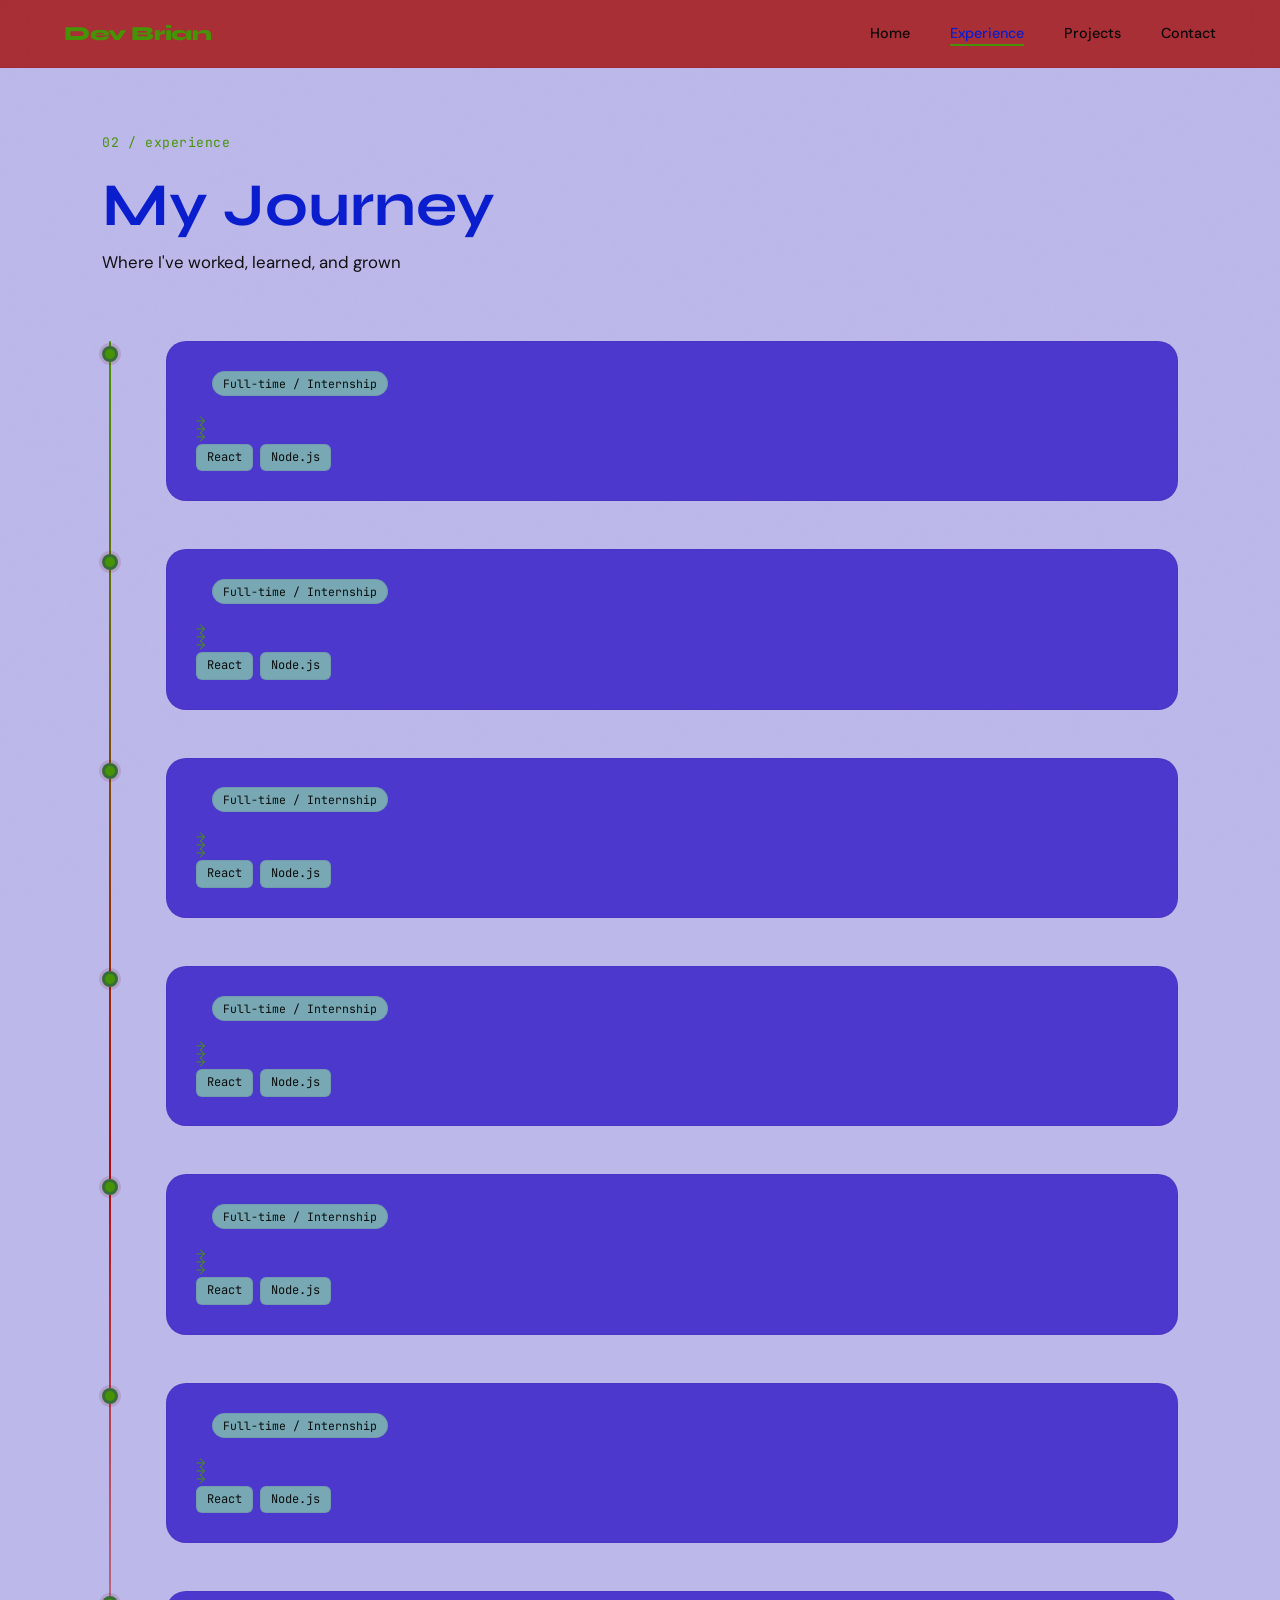
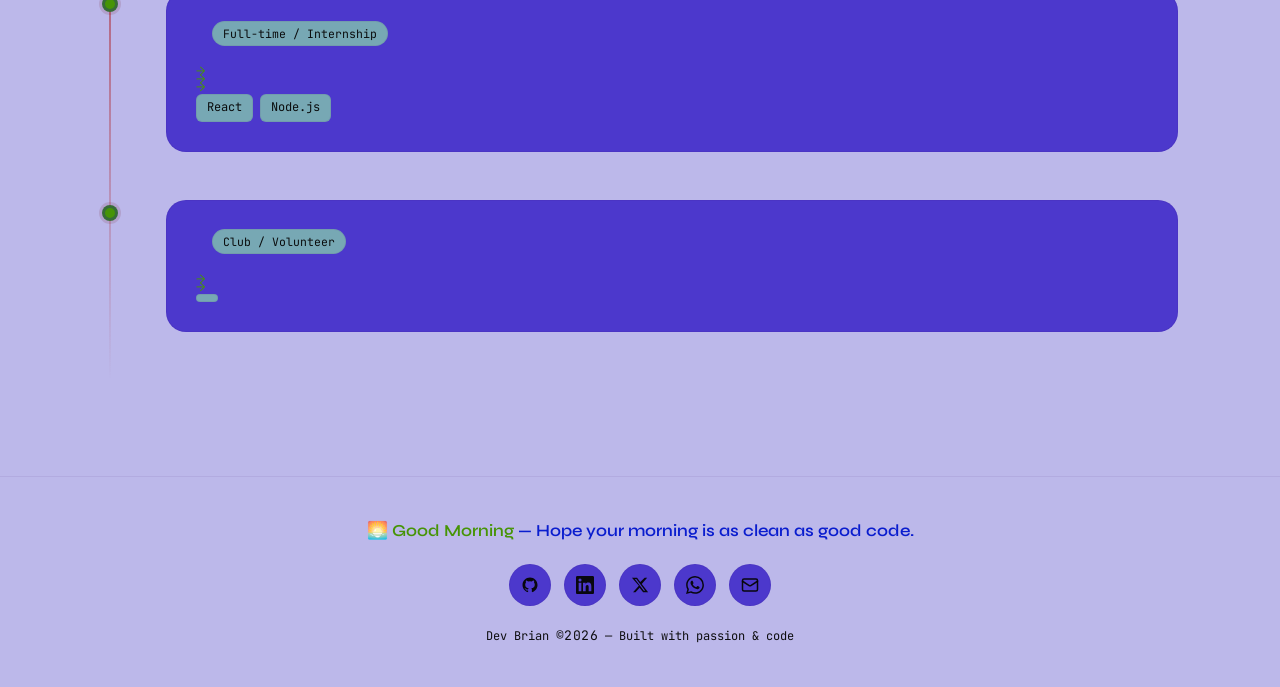
==== experience.html @ 3ec2bad6 "Add files via upload" ====
<!DOCTYPE html>
<html lang="en">

<head>
    <meta charset="UTF-8" />
    <meta name="viewport" content="width=device-width, initial-scale=1.0" />
    <title>Dev Brian | Experience</title>
    <link rel="preconnect" href="https://fonts.googleapis.com">
    <link rel="preconnect" href="https://fonts.gstatic.com" crossorigin>
    <link
        href="https://fonts.googleapis.com/css2?family=Syne:wght@400;600;700;800&family=DM+Sans:ital,wght@0,300;0,400;0,500;1,300&family=JetBrains+Mono:wght@400;500&display=swap"
        rel="stylesheet">
    <link rel="stylesheet" href="style.css">
</head>

<body>

    <nav class="navbar">
        <div class="nav-brand">Dev Brian</div>
        <button class="nav-toggle" id="navToggle" aria-label="Toggle menu">
            <span></span><span></span><span></span>
        </button>
        <ul class="nav-links" id="navLinks">
            <li><a href="index.html">Home</a></li>
            <li><a href="experience.html" class="active">Experience</a></li>
            <li><a href="projects.html">Projects</a></li>
            <li><a href="contact.html">Contact</a></li>
        </ul>
    </nav>

    <div class="page-hero">
        <span class="section-label mono">02 / experience</span>
        <h1>My Journey</h1>
        <p>Where I've worked, learned, and grown</p>
    </div>

    <section class="experience-section">
        <div class="timeline">

            <!-- DUPLICATE THIS BLOCK TO ADD MORE EXPERIENCE -->
            <div class="timeline-item">
                <div class="timeline-dot"></div>
                <div class="timeline-content">
                    <div class="timeline-meta">
                        <span class="timeline-date mono"><!-- DATE e.g. Jan 2024 - Present --></span>
                        <span class="timeline-type">Full-time / Internship</span>
                    </div>
                    <h3 class="timeline-role"><!-- JOB TITLE --></h3>
                    <p class="timeline-company"><!-- COMPANY NAME --></p>
                    <ul class="timeline-bullets">
                        <li><!-- Responsibility / Achievement --></li>
                        <li><!-- Responsibility / Achievement --></li>
                        <li><!-- Responsibility / Achievement --></li>
                    </ul>
                    <div class="timeline-tags">
                        <span>React</span><span>Node.js</span><!-- ADD TECH USED -->
                    </div>
                </div>
            </div>
            <div class="timeline-item">
                <div class="timeline-dot"></div>
                <div class="timeline-content">
                    <div class="timeline-meta">
                        <span class="timeline-date mono"><!-- DATE e.g. Jan 2024 - Present --></span>
                        <span class="timeline-type">Full-time / Internship</span>
                    </div>
                    <h3 class="timeline-role"><!-- JOB TITLE --></h3>
                    <p class="timeline-company"><!-- COMPANY NAME --></p>
                    <ul class="timeline-bullets">
                        <li><!-- Responsibility / Achievement --></li>
                        <li><!-- Responsibility / Achievement --></li>
                        <li><!-- Responsibility / Achievement --></li>
                    </ul>
                    <div class="timeline-tags">
                        <span>React</span><span>Node.js</span><!-- ADD TECH USED -->
                    </div>
                </div>
            </div>
            <div class="timeline-item">
                <div class="timeline-dot"></div>
                <div class="timeline-content">
                    <div class="timeline-meta">
                        <span class="timeline-date mono"><!-- DATE e.g. Jan 2024 - Present --></span>
                        <span class="timeline-type">Full-time / Internship</span>
                    </div>
                    <h3 class="timeline-role"><!-- JOB TITLE --></h3>
                    <p class="timeline-company"><!-- COMPANY NAME --></p>
                    <ul class="timeline-bullets">
                        <li><!-- Responsibility / Achievement --></li>
                        <li><!-- Responsibility / Achievement --></li>
                        <li><!-- Responsibility / Achievement --></li>
                    </ul>
                    <div class="timeline-tags">
                        <span>React</span><span>Node.js</span><!-- ADD TECH USED -->
                    </div>
                </div>
            </div>
            <div class="timeline-item">
                <div class="timeline-dot"></div>
                <div class="timeline-content">
                    <div class="timeline-meta">
                        <span class="timeline-date mono"><!-- DATE e.g. Jan 2024 - Present --></span>
                        <span class="timeline-type">Full-time / Internship</span>
                    </div>
                    <h3 class="timeline-role"><!-- JOB TITLE --></h3>
                    <p class="timeline-company"><!-- COMPANY NAME --></p>
                    <ul class="timeline-bullets">
                        <li><!-- Responsibility / Achievement --></li>
                        <li><!-- Responsibility / Achievement --></li>
                        <li><!-- Responsibility / Achievement --></li>
                    </ul>
                    <div class="timeline-tags">
                        <span>React</span><span>Node.js</span><!-- ADD TECH USED -->
                    </div>
                </div>
            </div>
            <div class="timeline-item">
                <div class="timeline-dot"></div>
                <div class="timeline-content">
                    <div class="timeline-meta">
                        <span class="timeline-date mono"><!-- DATE e.g. Jan 2024 - Present --></span>
                        <span class="timeline-type">Full-time / Internship</span>
                    </div>
                    <h3 class="timeline-role"><!-- JOB TITLE --></h3>
                    <p class="timeline-company"><!-- COMPANY NAME --></p>
                    <ul class="timeline-bullets">
                        <li><!-- Responsibility / Achievement --></li>
                        <li><!-- Responsibility / Achievement --></li>
                        <li><!-- Responsibility / Achievement --></li>
                    </ul>
                    <div class="timeline-tags">
                        <span>React</span><span>Node.js</span><!-- ADD TECH USED -->
                    </div>
                </div>
            </div>
            <div class="timeline-item">
                <div class="timeline-dot"></div>
                <div class="timeline-content">
                    <div class="timeline-meta">
                        <span class="timeline-date mono"><!-- DATE e.g. Jan 2024 - Present --></span>
                        <span class="timeline-type">Full-time / Internship</span>
                    </div>
                    <h3 class="timeline-role"><!-- JOB TITLE --></h3>
                    <p class="timeline-company"><!-- COMPANY NAME --></p>
                    <ul class="timeline-bullets">
                        <li><!-- Responsibility / Achievement --></li>
                        <li><!-- Responsibility / Achievement --></li>
                        <li><!-- Responsibility / Achievement --></li>
                    </ul>
                    <div class="timeline-tags">
                        <span>React</span><span>Node.js</span><!-- ADD TECH USED -->
                    </div>
                </div>
            </div>
            <div class="timeline-item">
                <div class="timeline-dot"></div>
                <div class="timeline-content">
                    <div class="timeline-meta">
                        <span class="timeline-date mono"><!-- DATE e.g. Jan 2024 - Present --></span>
                        <span class="timeline-type">Full-time / Internship</span>
                    </div>
                    <h3 class="timeline-role"><!-- JOB TITLE --></h3>
                    <p class="timeline-company"><!-- COMPANY NAME --></p>
                    <ul class="timeline-bullets">
                        <li><!-- Responsibility / Achievement --></li>
                        <li><!-- Responsibility / Achievement --></li>
                        <li><!-- Responsibility / Achievement --></li>
                    </ul>
                    <div class="timeline-tags">
                        <span>React</span><span>Node.js</span><!-- ADD TECH USED -->
                    </div>
                </div>
            </div>

            <div class="timeline-item">
                <div class="timeline-dot"></div>
                <div class="timeline-content">
                    <div class="timeline-meta">
                        <span class="timeline-date mono"><!-- DATE --></span>
                        <span class="timeline-type">Club / Volunteer</span>
                    </div>
                    <h3 class="timeline-role"><!-- ROLE --></h3>
                    <p class="timeline-company"><!-- ORGANIZATION --></p>
                    <ul class="timeline-bullets">
                        <li><!-- Responsibility --></li>
                        <li><!-- Responsibility --></li>
                    </ul>
                    <div class="timeline-tags">
                        <span><!-- Skill --></span>
                    </div>
                </div>
            </div>

        </div>
    </section>

    <footer class="footer">
        <p class="footer-greeting" id="footerGreeting"></p>
        <div class="footer-socials">
            <a href="https://github.com/Brisoft-ke" target="_blank" class="footer-social-link" title="GitHub">
                <svg width="18" height="18" viewBox="0 0 24 24" fill="currentColor">
                    <path
                        d="M12 2C6.477 2 2 6.477 2 12c0 4.418 2.865 8.166 6.839 9.489.5.092.682-.217.682-.482 0-.237-.009-.868-.013-1.703-2.782.604-3.369-1.342-3.369-1.342-.454-1.155-1.11-1.463-1.11-1.463-.908-.62.069-.608.069-.608 1.003.07 1.531 1.03 1.531 1.03.892 1.529 2.341 1.087 2.91.832.092-.647.35-1.088.636-1.338-2.22-.253-4.555-1.11-4.555-4.943 0-1.091.39-1.984 1.029-2.683-.103-.253-.446-1.27.098-2.647 0 0 .84-.269 2.75 1.025A9.564 9.564 0 0112 6.844a9.59 9.59 0 012.504.337c1.909-1.294 2.747-1.025 2.747-1.025.546 1.377.202 2.394.1 2.647.64.699 1.028 1.592 1.028 2.683 0 3.842-2.339 4.687-4.566 4.935.359.309.678.919.678 1.852 0 1.336-.012 2.415-.012 2.741 0 .267.18.578.688.48C19.138 20.163 22 16.418 22 12c0-5.523-4.477-10-10-10z" />
                </svg>
            </a>
            <a href="https://linkedin.com/in/dev-brian-3a4707363" target="_blank" class="footer-social-link"
                title="LinkedIn">
                <svg width="18" height="18" viewBox="0 0 24 24" fill="currentColor">
                    <path
                        d="M20.447 20.452h-3.554v-5.569c0-1.328-.027-3.037-1.852-3.037-1.853 0-2.136 1.445-2.136 2.939v5.667H9.351V9h3.414v1.561h.046c.477-.9 1.637-1.85 3.37-1.85 3.601 0 4.267 2.37 4.267 5.455v6.286zM5.337 7.433a2.062 2.062 0 01-2.063-2.065 2.064 2.064 0 112.063 2.065zm1.782 13.019H3.555V9h3.564v11.452zM22.225 0H1.771C.792 0 0 .774 0 1.729v20.542C0 23.227.792 24 1.771 24h20.451C23.2 24 24 23.227 24 22.271V1.729C24 .774 23.2 0 22.222 0h.003z" />
                </svg>
            </a>
            <a href="https://twitter.com/dev_brianke" target="_blank" class="footer-social-link" title="Twitter / X">
                <svg width="18" height="18" viewBox="0 0 24 24" fill="currentColor">
                    <path
                        d="M18.244 2.25h3.308l-7.227 8.26 8.502 11.24H16.17l-4.714-6.231-5.401 6.231H2.744l7.737-8.835L1.254 2.25H8.08l4.253 5.622zm-1.161 17.52h1.833L7.084 4.126H5.117z" />
                </svg>
            </a>
            <a href="https://wa.me/254721611767" target="_blank" class="footer-social-link" title="WhatsApp">
                <svg width="18" height="18" viewBox="0 0 24 24" fill="currentColor">
                    <path
                        d="M17.472 14.382c-.297-.149-1.758-.867-2.03-.967-.273-.099-.471-.148-.67.15-.197.297-.767.966-.94 1.164-.173.199-.347.223-.644.075-.297-.15-1.255-.463-2.39-1.475-.883-.788-1.48-1.761-1.653-2.059-.173-.297-.018-.458.13-.606.134-.133.298-.347.446-.52.149-.174.198-.298.298-.497.099-.198.05-.371-.025-.52-.075-.149-.669-1.612-.916-2.207-.242-.579-.487-.5-.669-.51-.173-.008-.371-.01-.57-.01-.198 0-.52.074-.792.372-.272.297-1.04 1.016-1.04 2.479 0 1.462 1.065 2.875 1.213 3.074.149.198 2.096 3.2 5.077 4.487.709.306 1.262.489 1.694.625.712.227 1.36.195 1.871.118.571-.085 1.758-.719 2.006-1.413.248-.694.248-1.289.173-1.413-.074-.124-.272-.198-.57-.347m-5.421 7.403h-.004a9.87 9.87 0 01-5.031-1.378l-.361-.214-3.741.982.998-3.648-.235-.374a9.86 9.86 0 01-1.51-5.26c.001-5.45 4.436-9.884 9.888-9.884 2.64 0 5.122 1.03 6.988 2.898a9.825 9.825 0 012.893 6.994c-.003 5.45-4.437 9.884-9.885 9.884m8.413-18.297A11.815 11.815 0 0012.05 0C5.495 0 .16 5.335.157 11.892c0 2.096.547 4.142 1.588 5.945L.057 24l6.305-1.654a11.882 11.882 0 005.683 1.448h.005c6.554 0 11.89-5.335 11.893-11.893a11.821 11.821 0 00-3.48-8.413z" />
                </svg>
            </a>
            <a href="mailto:wamalwabrian337@gmail.com" class="footer-social-link" title="Email">
                <svg width="18" height="18" viewBox="0 0 24 24" fill="none" stroke="currentColor" stroke-width="2"
                    stroke-linecap="round" stroke-linejoin="round">
                    <rect x="2" y="4" width="20" height="16" rx="2" />
                    <path d="m22 7-8.97 5.7a1.94 1.94 0 0 1-2.06 0L2 7" />
                </svg>
            </a>
        </div>
        <p class="footer-copy">Dev Brian <span class="mono">©2026</span> — Built with passion & code</p>
    </footer>

    <script src="main.js"></script>
</body>

</html>
---- style.css ----
/* ============================================================
   DEV BRIAN PORTFOLIO — style.css
   Dark theme · Syne + DM Sans + JetBrains Mono
   ============================================================ */

/* ---------- RESET & VARIABLES ---------- */
*,
*::before,
*::after {
    box-sizing: border-box;
    margin: 0;
    padding: 0;
}

:root {
    --bg: #1509b649;
    --bg2: hsl(248, 59%, 51%);
    --bg3: rgb(119, 168, 180);
    --border: rgba(50, 2, 82, 0.07);
    --text: #0a1dce;
    --text-muted: #050505f3;
    --accent: #469406;
    /* electric mint */
    --accent2: #ac0b0b;
    /* cobalt blue */
    --accent-dim: rgba(107, 5, 5, 0.12);
    --font-display: 'Syne', sans-serif;
    --font-body: 'DM Sans', sans-serif;
    --font-mono: 'JetBrains Mono', monospace;
    --radius: 12px;
    --radius-lg: 20px;
    --nav-h: 68px;
    --transition: 0.3s cubic-bezier(0.4, 0, 0.2, 1);
}

html {
    scroll-behavior: smooth;
}

body {
    background: var(--bg);
    color: var(--text);
    font-family: var(--font-body);
    font-size: 16px;
    line-height: 1.65;
    min-height: 100vh;
    overflow-x: hidden;
}

/* noise grain overlay */
body::before {
    content: '';
    position: fixed;
    inset: 0;
    background-image: url("data:image/svg+xml,%3Csvg viewBox='0 0 256 256' xmlns='http://www.w3.org/2000/svg'%3E%3Cfilter id='n'%3E%3CfeTurbulence type='fractalNoise' baseFrequency='0.9' numOctaves='4' stitchTiles='stitch'/%3E%3C/filter%3E%3Crect width='100%25' height='100%25' filter='url(%23n)' opacity='0.03'/%3E%3C/svg%3E");
    pointer-events: none;
    z-index: 0;
    opacity: 0.5;
}

/* ---------- TYPOGRAPHY ---------- */
h1,
h2,
h3 {
    font-family: var(--font-display);
    font-weight: 700;
    line-height: 1.15;
}

h1 {
    font-size: clamp(2.8rem, 7vw, 5.5rem);
}

h2 {
    font-size: clamp(1.8rem, 4vw, 2.8rem);
}

h3 {
    font-size: 1.15rem;
    font-weight: 600;
}

.mono {
    font-family: var(--font-mono);
    font-size: 0.82rem;
    letter-spacing: 0.04em;
}

.accent {
    color: var(--accent);
}

a {
    color: inherit;
    text-decoration: none;
}

/* ---------- NAVBAR ---------- */
.navbar {
    position: fixed;
    top: 0;
    left: 0;
    right: 0;
    z-index: 100;
    display: flex;
    align-items: center;
    justify-content: space-between;
    height: var(--nav-h);
    padding: 0 clamp(1.5rem, 5vw, 4rem);
    background: rgba(165, 23, 23, 0.85);
    backdrop-filter: blur(16px);
    border-bottom: 1px solid var(--border);
}

.nav-brand {
    font-family: var(--font-display);
    font-weight: 800;
    font-size: 1.25rem;
    color: var(--accent);
    letter-spacing: -0.02em;
}

.nav-links {
    list-style: none;
    display: flex;
    gap: 2.5rem;
}

.nav-links a {
    font-size: 0.9rem;
    font-weight: 500;
    color: var(--text-muted);
    position: relative;
    transition: color var(--transition);
}

.nav-links a::after {
    content: '';
    position: absolute;
    bottom: -4px;
    left: 0;
    width: 0;
    height: 2px;
    background: var(--accent);
    transition: width var(--transition);
    border-radius: 2px;
}

.nav-links a:hover,
.nav-links a.active {
    color: var(--text);
}

.nav-links a:hover::after,
.nav-links a.active::after {
    width: 100%;
}

.nav-toggle {
    display: none;
    flex-direction: column;
    gap: 5px;
    background: none;
    border: none;
    cursor: pointer;
    padding: 4px;
}

.nav-toggle span {
    display: block;
    width: 24px;
    height: 2px;
    background: var(--text);
    border-radius: 2px;
    transition: var(--transition);
}

/* ---------- HERO ---------- */
.hero {
    min-height: 100vh;
    padding: calc(var(--nav-h) + 4rem) clamp(1.5rem, 8vw, 8rem) 5rem;
    display: flex;
    align-items: center;
    gap: 4rem;
    position: relative;
}

/* radial glow behind hero */
.hero::after {
    content: '';
    position: absolute;
    top: 15%;
    left: 55%;
    width: 600px;
    height: 600px;
    background: radial-gradient(circle, rgba(110, 255, 194, 0.07) 0%, transparent 70%);
    pointer-events: none;
}

.hero-left {
    flex: 1;
    max-width: 600px;
}

.hero-right {
    flex: 0 0 340px;
    position: relative;
    display: flex;
    justify-content: center;
}

.hero-tag {
    display: inline-flex;
    align-items: center;
    gap: 8px;
    background: var(--accent-dim);
    border: 1px solid rgba(110, 255, 194, 0.2);
    border-radius: 100px;
    padding: 6px 14px;
    font-size: 0.78rem;
    font-family: var(--font-mono);
    color: var(--accent);
    margin-bottom: 1.5rem;
    animation: fadeUp 0.6s ease both;
}

.dot {
    width: 7px;
    height: 7px;
    border-radius: 50%;
    background: var(--accent);
    animation: pulse 2s ease infinite;
}

@keyframes pulse {

    0%,
    100% {
        opacity: 1;
        transform: scale(1);
    }

    50% {
        opacity: 0.4;
        transform: scale(0.7);
    }
}

.hero-name {
    animation: fadeUp 0.7s 0.1s ease both;
    margin-bottom: 0.5rem;
}

.hero-title {
    font-family: var(--font-mono);
    font-size: 0.95rem;
    color: var(--accent2);
    letter-spacing: 0.08em;
    text-transform: uppercase;
    margin-bottom: 1.4rem;
    animation: fadeUp 0.7s 0.2s ease both;
}

.hero-bio {
    font-size: 1.05rem;
    color: var(--text-muted);
    max-width: 480px;
    margin-bottom: 2rem;
    font-weight: 300;
    animation: fadeUp 0.7s 0.3s ease both;
}

.hero-cta {
    display: flex;
    gap: 1rem;
    flex-wrap: wrap;
    margin-bottom: 2.5rem;
    animation: fadeUp 0.7s 0.4s ease both;
}

.btn-primary {
    display: inline-block;
    background: var(--accent);
    color: #0a0a0c;
    font-family: var(--font-display);
    font-weight: 700;
    font-size: 0.9rem;
    padding: 0.8rem 1.8rem;
    border-radius: var(--radius);
    transition: var(--transition);
    letter-spacing: 0.02em;
    border: 2px solid var(--accent);
}

.btn-primary:hover {
    background: transparent;
    color: var(--accent);
    transform: translateY(-2px);
    box-shadow: 0 8px 30px rgba(110, 255, 194, 0.15);
}

.btn-outline {
    display: inline-block;
    background: transparent;
    color: var(--text);
    font-family: var(--font-display);
    font-weight: 600;
    font-size: 0.9rem;
    padding: 0.8rem 1.8rem;
    border-radius: var(--radius);
    border: 2px solid var(--border);
    transition: var(--transition);
}

.btn-outline:hover {
    border-color: var(--accent);
    color: var(--accent);
    transform: translateY(-2px);
}

.hero-stats {
    display: flex;
    align-items: center;
    gap: 1.5rem;
    animation: fadeUp 0.7s 0.5s ease both;
}

.stat {
    display: flex;
    flex-direction: column;
}

.stat-num {
    font-family: var(--font-display);
    font-size: 1.6rem;
    font-weight: 800;
    color: var(--text);
}

.stat-label {
    font-size: 0.75rem;
    color: var(--text-muted);
}

.stat-divider {
    width: 1px;
    height: 40px;
    background: var(--border);
}

/* Hero image */
.hero-img-wrap {
    position: relative;
    width: 260px;
    height: 260px;
    animation: fadeUp 0.8s 0.3s ease both;
}

.hero-img-ring {
    position: absolute;
    inset: -12px;
    border-radius: 50%;
    border: 2px dashed rgba(110, 255, 194, 0.3);
    animation: spin 20s linear infinite;
}

@keyframes spin {
    to {
        transform: rotate(360deg);
    }
}

.hero-img {
    width: 260px;
    height: 260px;
    border-radius: 50%;
    object-fit: cover;
    border: 3px solid var(--accent-dim);
    display: block;
}

.hero-img-placeholder {
    width: 260px;
    height: 260px;
    border-radius: 50%;
    background: var(--bg3);
    border: 3px solid var(--border);
    display: none;
    align-items: center;
    justify-content: center;
    font-family: var(--font-display);
    font-size: 3rem;
    font-weight: 800;
    color: var(--accent);
}

.floating-badge {
    position: absolute;
    background: var(--bg3);
    border: 1px solid var(--border);
    border-radius: 100px;
    padding: 8px 16px;
    font-size: 0.78rem;
    white-space: nowrap;
    box-shadow: 0 8px 32px rgba(0, 0, 0, 0.4);
}

.badge-1 {
    top: -10px;
    right: -30px;
    color: var(--accent);
    animation: float1 4s ease-in-out infinite;
}

.badge-2 {
    bottom: 10px;
    left: -30px;
    animation: float2 4s 1s ease-in-out infinite;
}

@keyframes float1 {

    0%,
    100% {
        transform: translateY(0)
    }

    50% {
        transform: translateY(-10px)
    }
}

@keyframes float2 {

    0%,
    100% {
        transform: translateY(0)
    }

    50% {
        transform: translateY(8px)
    }
}

/* ---------- SECTION COMMONS ---------- */
.section-header {
    text-align: center;
    margin-bottom: 3.5rem;
}

.section-label {
    display: inline-block;
    color: var(--accent);
    margin-bottom: 0.6rem;
}

.section-sub {
    color: var(--text-muted);
    margin-top: 0.6rem;
    font-size: 1rem;
}

/* ---------- SKILLS SECTION ---------- */
.skills-section {
    padding: 6rem clamp(1.5rem, 8vw, 8rem);
    position: relative;
}

.skills-grid {
    display: grid;
    grid-template-columns: repeat(auto-fit, minmax(260px, 1fr));
    gap: 1.5rem;
}

.skill-card {
    background: var(--bg2);
    border: 1px solid var(--border);
    border-radius: var(--radius-lg);
    padding: 2rem;
    transition: var(--transition);
    position: relative;
    overflow: hidden;
}

.skill-card::before {
    content: '';
    position: absolute;
    inset: 0;
    background: linear-gradient(135deg, rgba(110, 255, 194, 0.04) 0%, transparent 60%);
    opacity: 0;
    transition: var(--transition);
}

.skill-card:hover {
    border-color: rgba(110, 255, 194, 0.25);
    transform: translateY(-4px);
}

.skill-card:hover::before {
    opacity: 1;
}

.skill-card-icon {
    font-size: 1.8rem;
    margin-bottom: 0.8rem;
}

.skill-card h3 {
    margin-bottom: 1rem;
    font-size: 1rem;
    color: var(--text);
}

.skill-tags {
    display: flex;
    flex-wrap: wrap;
    gap: 0.5rem;
}

.skill-tags span {
    background: var(--bg3);
    border: 1px solid var(--border);
    border-radius: 6px;
    padding: 4px 10px;
    font-size: 0.78rem;
    font-family: var(--font-mono);
    color: var(--text-muted);
    transition: var(--transition);
}

.skill-card:hover .skill-tags span {
    border-color: rgba(110, 255, 194, 0.15);
    color: var(--text);
}

/* ---------- ABOUT STRIP ---------- */
.about-strip {
    margin: 0 clamp(1.5rem, 8vw, 8rem) 6rem;
    background: linear-gradient(135deg, var(--bg3) 0%, #0f1a24 100%);
    border: 1px solid rgba(61, 107, 250, 0.2);
    border-radius: var(--radius-lg);
    padding: 3rem;
}

.about-strip-inner {
    display: flex;
    align-items: center;
    justify-content: space-between;
    gap: 2rem;
    flex-wrap: wrap;
}

.about-strip-text {
    font-size: 1.1rem;
    color: var(--text-muted);
    max-width: 600px;
    font-style: italic;
    font-weight: 300;
}

/* ---------- PAGE HERO (inner pages) ---------- */
.page-hero {
    padding: calc(var(--nav-h) + 4rem) clamp(1.5rem, 8vw, 8rem) 3rem;
    display: flex;
    flex-direction: column;
    gap: 0.5rem;
}

.page-hero h1 {
    font-size: clamp(2.2rem, 5vw, 3.8rem);
}

.page-hero p {
    color: var(--text-muted);
    font-size: 1.05rem;
}

/* ---------- EXPERIENCE / TIMELINE ---------- */
.experience-section {
    padding: 1rem clamp(1.5rem, 8vw, 8rem) 6rem;
}

.timeline {
    position: relative;
    padding-left: 2rem;
}

.timeline::before {
    content: '';
    position: absolute;
    left: 7px;
    top: 0;
    bottom: 0;
    width: 2px;
    background: linear-gradient(to bottom, var(--accent), var(--accent2), transparent);
    border-radius: 2px;
}

.timeline-item {
    position: relative;
    padding-bottom: 3rem;
    padding-left: 2rem;
}

.timeline-dot {
    position: absolute;
    left: -2rem;
    top: 5px;
    width: 16px;
    height: 16px;
    border-radius: 50%;
    background: var(--accent);
    border: 3px solid var(--bg);
    box-shadow: 0 0 0 3px var(--accent-dim);
}

.timeline-content {
    background: var(--bg2);
    border: 1px solid var(--border);
    border-radius: var(--radius-lg);
    padding: 1.8rem;
    transition: var(--transition);
}

.timeline-content:hover {
    border-color: rgba(29, 4, 58, 0.2);
    transform: translateX(4px);
}

.timeline-meta {
    display: flex;
    gap: 1rem;
    align-items: center;
    margin-bottom: 0.6rem;
    flex-wrap: wrap;
}

.timeline-date {
    color: var(--accent);
}

.timeline-type {
    background: var(--bg3);
    border: 1px solid var(--border);
    padding: 2px 10px;
    border-radius: 100px;
    font-size: 0.72rem;
    color: var(--text-muted);
    font-family: var(--font-mono);
}

.timeline-role {
    font-size: 1.2rem;
    margin-bottom: 0.3rem;
    font-family: var(--font-display);
}

.timeline-company {
    color: var(--accent2);
    font-size: 0.9rem;
    margin-bottom: 1rem;
    font-family: var(--font-mono);
}

.timeline-bullets {
    list-style: none;
    display: flex;
    flex-direction: column;
    gap: 0.5rem;
    margin-bottom: 1rem;
}

.timeline-bullets li {
    color: var(--text-muted);
    font-size: 0.92rem;
    padding-left: 1.2rem;
    position: relative;
}

.timeline-bullets li::before {
    content: '→';
    position: absolute;
    left: 0;
    color: var(--accent);
    font-size: 0.75rem;
}

.timeline-tags {
    display: flex;
    flex-wrap: wrap;
    gap: 0.4rem;
}

.timeline-tags span {
    background: var(--bg3);
    border: 1px solid var(--border);
    padding: 3px 10px;
    border-radius: 6px;
    font-size: 0.75rem;
    font-family: var(--font-mono);
    color: var(--text-muted);
}

/* ---------- PROJECTS ---------- */
.projects-section {
    padding: 1rem clamp(1.5rem, 8vw, 8rem) 6rem;
}

.filter-bar {
    display: flex;
    gap: 0.6rem;
    flex-wrap: wrap;
    margin-bottom: 2.5rem;
}

.filter-btn {
    background: var(--bg2);
    border: 1px solid var(--border);
    border-radius: 100px;
    padding: 6px 18px;
    font-size: 0.82rem;
    font-family: var(--font-mono);
    color: var(--text-muted);
    cursor: pointer;
    transition: var(--transition);
}

.filter-btn:hover,
.filter-btn.active {
    background: var(--accent-dim);
    border-color: var(--accent);
    color: var(--accent);
}

.projects-grid {
    display: grid;
    grid-template-columns: repeat(auto-fill, minmax(320px, 1fr));
    gap: 1.8rem;
}

.project-card {
    background: var(--bg2);
    border: 1px solid var(--border);
    border-radius: var(--radius-lg);
    overflow: hidden;
    transition: var(--transition);
}

.project-card:hover {
    border-color: rgba(110, 255, 194, 0.2);
    transform: translateY(-6px);
    box-shadow: 0 20px 60px rgba(0, 0, 0, 0.4);
}

.project-img-wrap {
    position: relative;
    overflow: hidden;
    height: 200px;
    background: var(--bg3);
}

.project-img-wrap img {
    width: 100%;
    height: 100%;
    object-fit: cover;
    display: block;
    transition: transform 0.5s ease;
}

.project-card:hover .project-img-wrap img {
    transform: scale(1.05);
}

.project-img-wrap.no-img {
    display: flex;
    align-items: center;
    justify-content: center;
    font-family: var(--font-mono);
    color: var(--text-muted);
    font-size: 0.8rem;
}

.project-img-wrap.no-img::after {
    content: 'No preview';
}

.project-overlay {
    position: absolute;
    inset: 0;
    background: rgba(10, 10, 12, 0.85);
    display: flex;
    align-items: center;
    justify-content: center;
    gap: 1rem;
    opacity: 0;
    transition: var(--transition);
}

.project-card:hover .project-overlay {
    opacity: 1;
}

.project-link,
.project-link-gh {
    padding: 8px 16px;
    border-radius: var(--radius);
    font-size: 0.82rem;
    font-family: var(--font-mono);
    transition: var(--transition);
}

.project-link {
    background: var(--accent);
    color: #040441;
    font-weight: 600;
}

.project-link:hover {
    background: #fff;
}

.project-link-gh {
    background: var(--bg3);
    color: var(--text);
    border: 1px solid var(--border);
}

.project-link-gh:hover {
    border-color: var(--accent);
    color: var(--accent);
}

.project-info {
    padding: 1.5rem;
}

.project-meta {
    display: flex;
    justify-content: space-between;
    align-items: center;
    margin-bottom: 0.6rem;
}

.project-cat {
    color: var(--accent);
}

.project-year {
    color: var(--text-muted);
}

.project-info h3 {
    margin-bottom: 0.5rem;
}

.project-info p {
    font-size: 0.9rem;
    color: var(--text-muted);
    margin-bottom: 1rem;
}

.project-stack {
    display: flex;
    flex-wrap: wrap;
    gap: 0.4rem;
}

.project-stack span {
    background: var(--bg3);
    border: 1px solid var(--border);
    padding: 3px 10px;
    border-radius: 6px;
    font-size: 0.75rem;
    font-family: var(--font-mono);
    color: var(--text-muted);
}

/* ---------- CONTACT ---------- */
.contact-section {
    padding: 1rem clamp(1.5rem, 8vw, 8rem) 6rem;
}

.contact-grid {
    display: grid;
    grid-template-columns: 1fr 1.4fr;
    gap: 4rem;
    align-items: start;
}

.contact-info h2 {
    margin-bottom: 1rem;
}

.contact-sub {
    color: var(--text-muted);
    margin-bottom: 2rem;
    font-size: 1rem;
}

.contact-links {
    display: flex;
    flex-direction: column;
    gap: 1rem;
}

.contact-item {
    display: flex;
    align-items: center;
    gap: 1rem;
    background: var(--bg2);
    border: 1px solid var(--border);
    border-radius: var(--radius);
    padding: 1rem 1.2rem;
    transition: var(--transition);
}

.contact-item:hover {
    border-color: rgba(23, 190, 8, 0.25);
    transform: translateX(4px);
}

.contact-icon {
    font-size: 1.4rem;
}

.contact-item-label {
    display: block;
    color: var(--accent);
    margin-bottom: 2px;
}

.contact-item-value {
    color: var(--text-muted);
    font-size: 0.9rem;
}

/* Contact form */
.contact-form {
    display: flex;
    flex-direction: column;
    gap: 1.2rem;
}

.form-group {
    display: flex;
    flex-direction: column;
    gap: 0.4rem;
}

.form-group label {
    font-size: 0.82rem;
    color: var(--text-muted);
    font-family: var(--font-mono);
    letter-spacing: 0.04em;
}

.form-group input,
.form-group textarea {
    background: var(--bg2);
    border: 1px solid var(--border);
    border-radius: var(--radius);
    padding: 0.85rem 1rem;
    color: var(--text);
    font-family: var(--font-body);
    font-size: 0.95rem;
    transition: var(--transition);
    outline: none;
    resize: vertical;
}

.form-group input:focus,
.form-group textarea:focus {
    border-color: var(--accent);
    box-shadow: 0 0 0 3px var(--accent-dim);
}

.form-group input::placeholder,
.form-group textarea::placeholder {
    color: var(--text-muted);
}

.full-width {
    width: 100%;
    justify-content: center;
    text-align: center;
}

.form-note {
    color: var(--text-muted);
    margin-top: 0.5rem;
    font-size: 0.75rem;
}

/* ---------- FOOTER ---------- */
.footer {
    border-top: 1px solid var(--border);
    padding: 2.5rem clamp(1.5rem, 8vw, 8rem);
    display: flex;
    flex-direction: column;
    align-items: center;
    gap: 1.2rem;
    font-size: 0.85rem;
    color: var(--text-muted);
    text-align: center;
}

.footer-greeting {
    font-family: var(--font-display);
    font-size: 1.05rem;
    font-weight: 600;
    color: var(--text);
}

.footer-greeting span {
    color: var(--accent);
}

.footer-socials {
    display: flex;
    gap: 0.8rem;
    flex-wrap: wrap;
    justify-content: center;
}

.footer-social-link {
    display: flex;
    align-items: center;
    justify-content: center;
    width: 42px;
    height: 42px;
    border-radius: 50%;
    background: var(--bg2);
    border: 1px solid var(--border);
    font-size: 1.1rem;
    transition: var(--transition);
    text-decoration: none;
    color: var(--text-muted);
}

.footer-social-link:hover {
    border-color: var(--accent);
    background: var(--accent-dim);
    color: var(--accent);
    transform: translateY(-3px);
    box-shadow: 0 8px 20px rgba(105, 180, 130, 0.15);
}

.footer-copy {
    font-family: var(--font-mono);
    font-size: 0.75rem;
    color: var(--text-muted);
}

/* ============================================================
   COLOR THEMES — uncomment ONE block to switch theme
   ============================================================

   HOW TO CHANGE COLOR THEME:
   1. Find the :root block at the top of this file
   2. Replace --accent and --accent2 and --accent-dim values
      with one of the presets below

   --- THEME: Cyber Yellow ---
   --accent:    #f5e642;
   --accent2:   #fa8c3d;
   --accent-dim:rgba(245,230,66,0.12);

   --- THEME: Rose Pink ---
   --accent:    #ff6eb4;
   --accent2:   #c44dff;
   --accent-dim:rgba(255,110,180,0.12);

   --- THEME: Ice Blue ---
   --accent:    #5ddcff;
   --accent2:   #3d6bfa;
   --accent-dim:rgba(93,220,255,0.12);

   --- THEME: Warm Orange ---
   --accent:    #ff8c42;
   --accent2:   #ffcc00;
   --accent-dim:rgba(255,140,66,0.12);

   --- THEME: Pure White (minimal) ---
   --accent:    #ffffff;
   --accent2:   #aaaaaa;
   --accent-dim:rgba(255,255,255,0.08);

   Current theme: Electric Mint (default)
   --accent:    #6effc2;
   --accent2:   #3d6bfa;
   --accent-dim:rgba(110,255,194,0.12);
   ============================================================ */

/* ---------- ANIMATIONS ---------- */
@keyframes fadeUp {
    from {
        opacity: 0;
        transform: translateY(24px);
    }

    to {
        opacity: 1;
        transform: translateY(0);
    }
}

/* ---------- RESPONSIVE ---------- */
@media (max-width: 900px) {
    .hero {
        flex-direction: column-reverse;
        text-align: center;
        padding-top: calc(var(--nav-h) + 3rem);
    }

    .hero-right {
        flex: 0;
    }

    .hero-left {
        max-width: 100%;
    }

    .hero-bio {
        margin-inline: auto;
    }

    .hero-cta {
        justify-content: center;
    }

    .hero-stats {
        justify-content: center;
    }

    .badge-1,
    .badge-2 {
        display: none;
    }

    .contact-grid {
        grid-template-columns: 1fr;
    }

    .about-strip-inner {
        flex-direction: column;
    }
}

@media (max-width: 640px) {
    .nav-links {
        display: none;
        flex-direction: column;
        position: fixed;
        top: var(--nav-h);
        left: 0;
        right: 0;
        background: rgba(13, 13, 41, 0.98);
        backdrop-filter: blur(20px);
        padding: 2rem;
        border-bottom: 1px solid var(--border);
        gap: 1.5rem;
    }

    .nav-links.open {
        display: flex;
    }

    .nav-toggle {
        display: flex;
    }

    .skills-grid {
        grid-template-columns: 1fr;
    }

    .projects-grid {
        grid-template-columns: 1fr;
    }
}
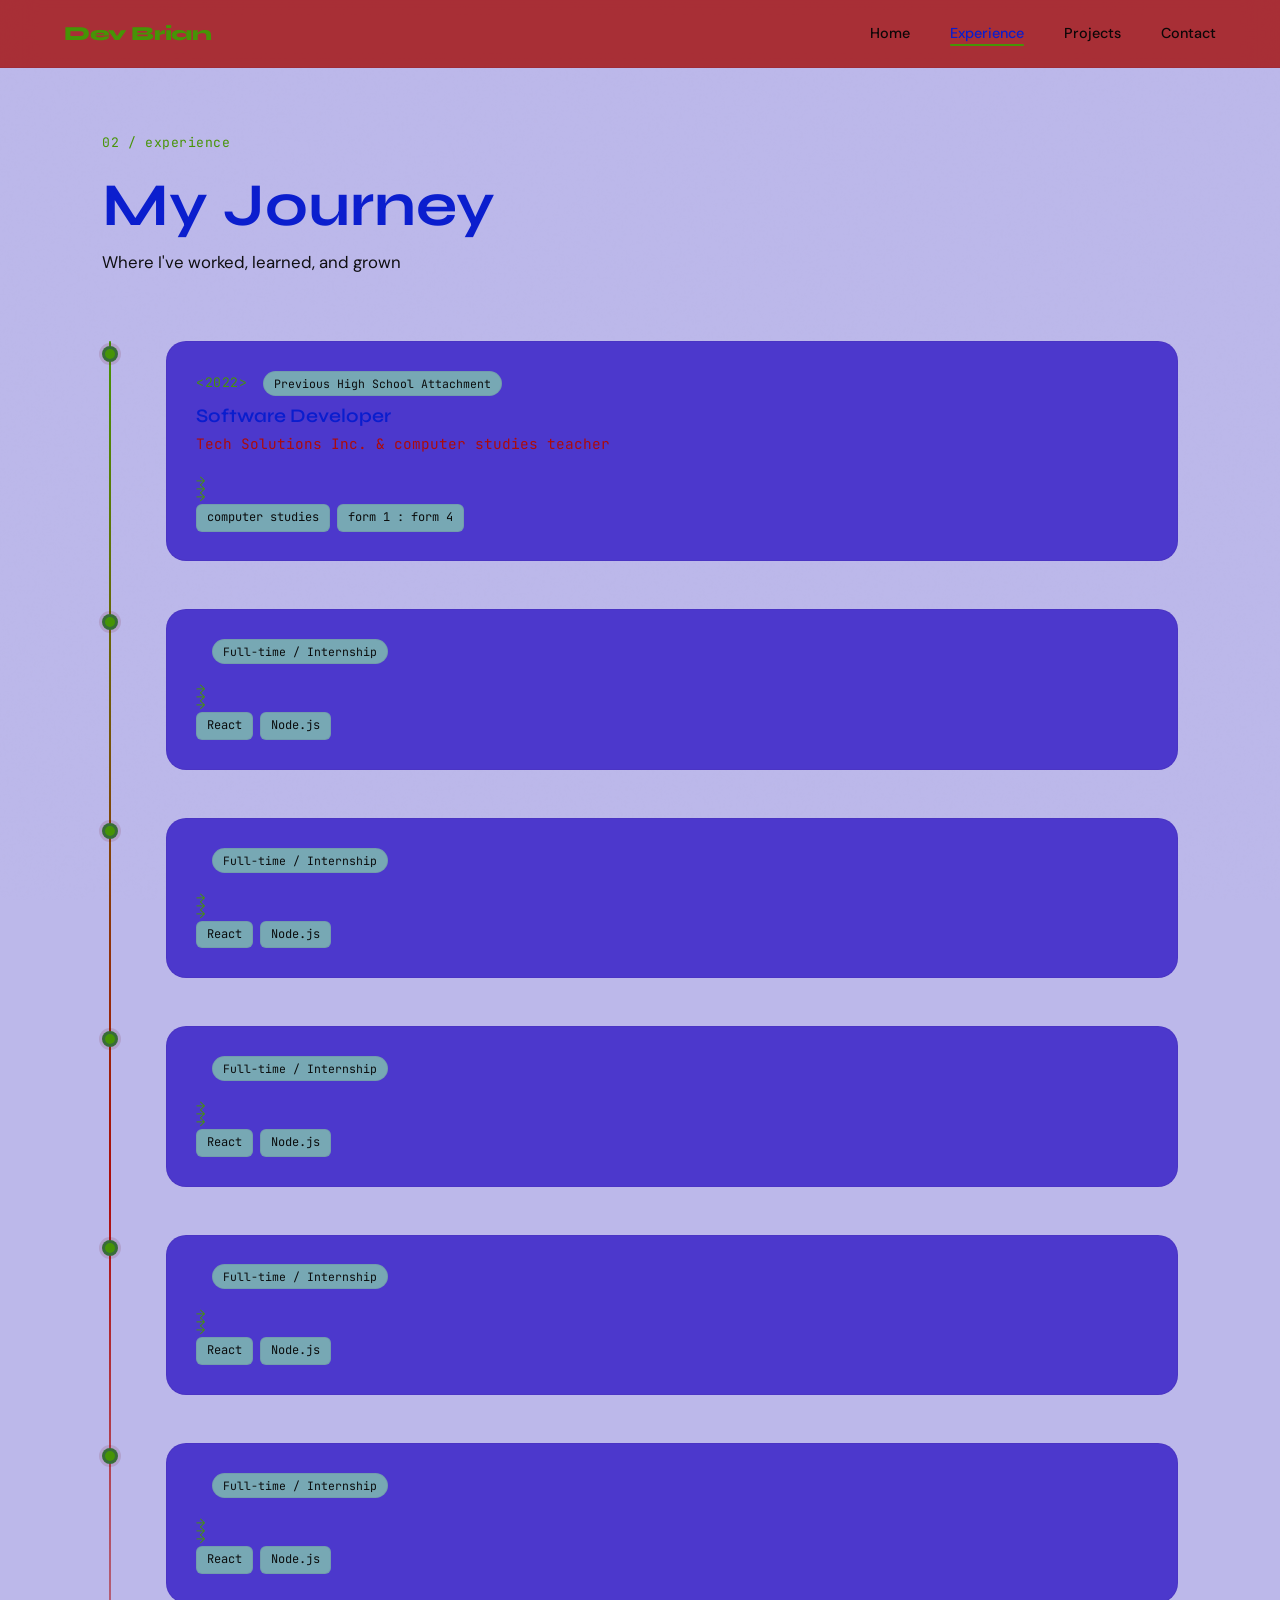
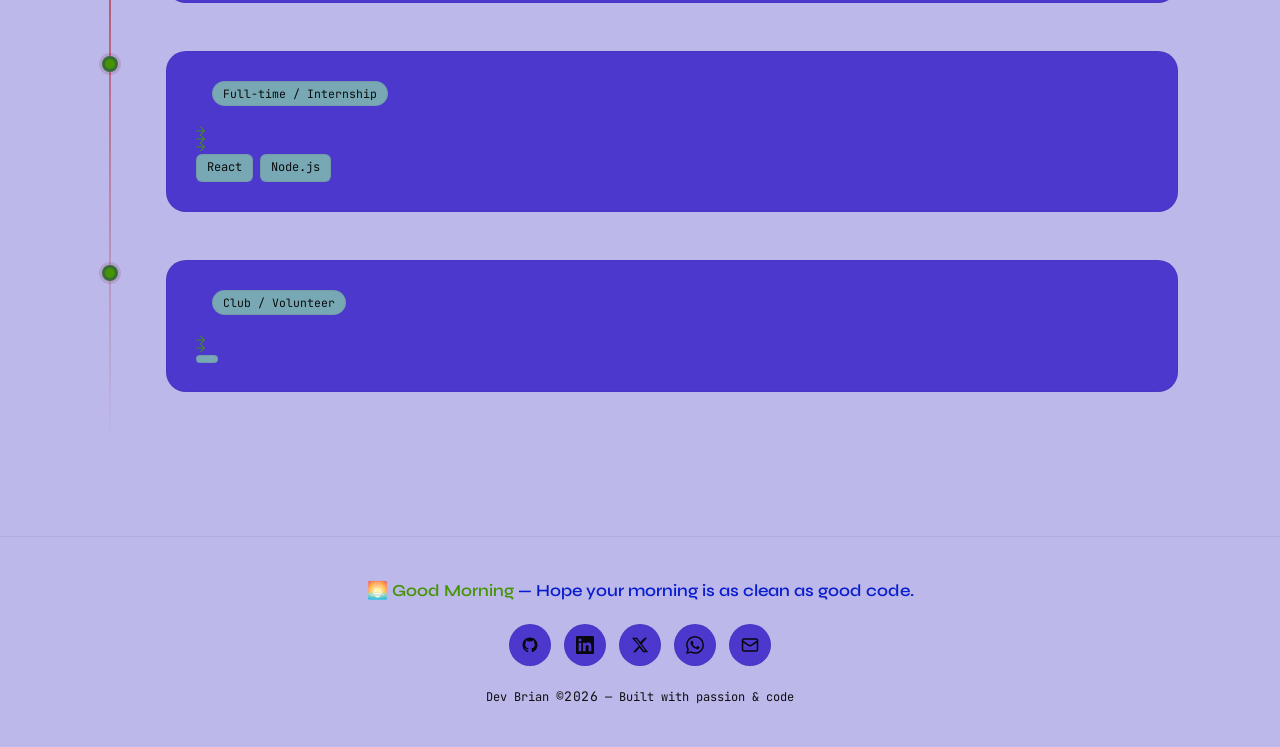
==== commit 52f84690: "Add files via upload" ====
--- a/experience.html
+++ b/experience.html
@@ -42,18 +42,20 @@
                 <div class="timeline-dot"></div>
                 <div class="timeline-content">
                     <div class="timeline-meta">
-                        <span class="timeline-date mono"><!-- DATE e.g. Jan 2024 - Present --></span>
-                        <span class="timeline-type">Full-time / Internship</span>
-                    </div>
-                    <h3 class="timeline-role"><!-- JOB TITLE --></h3>
-                    <p class="timeline-company"><!-- COMPANY NAME --></p>
-                    <ul class="timeline-bullets">
-                        <li><!-- Responsibility / Achievement --></li>
-                        <li><!-- Responsibility / Achievement --></li>
-                        <li><!-- Responsibility / Achievement --></li>
-                    </ul>
-                    <div class="timeline-tags">
-                        <span>React</span><span>Node.js</span><!-- ADD TECH USED -->
+                        <span class="timeline-date mono">
+                            <2022>
+                        </span>
+                        <span class="timeline-type">Previous High School Attachment</span>
+                    </div>
+                    <h3 class="timeline-role">Software Developer</h3>
+                    <p class="timeline-company">Tech Solutions Inc. & computer studies teacher</p>
+                    <ul class="timeline-bullets">
+                        <li><!-- Responsibility / Achievement --></li>
+                        <li><!-- Responsibility / Achievement --></li>
+                        <li><!-- Responsibility / Achievement --></li>
+                    </ul>
+                    <div class="timeline-tags">
+                        <span>computer studies</span><span>form 1 : form 4</span><!-- ADD TECH USED -->
                     </div>
                 </div>
             </div>
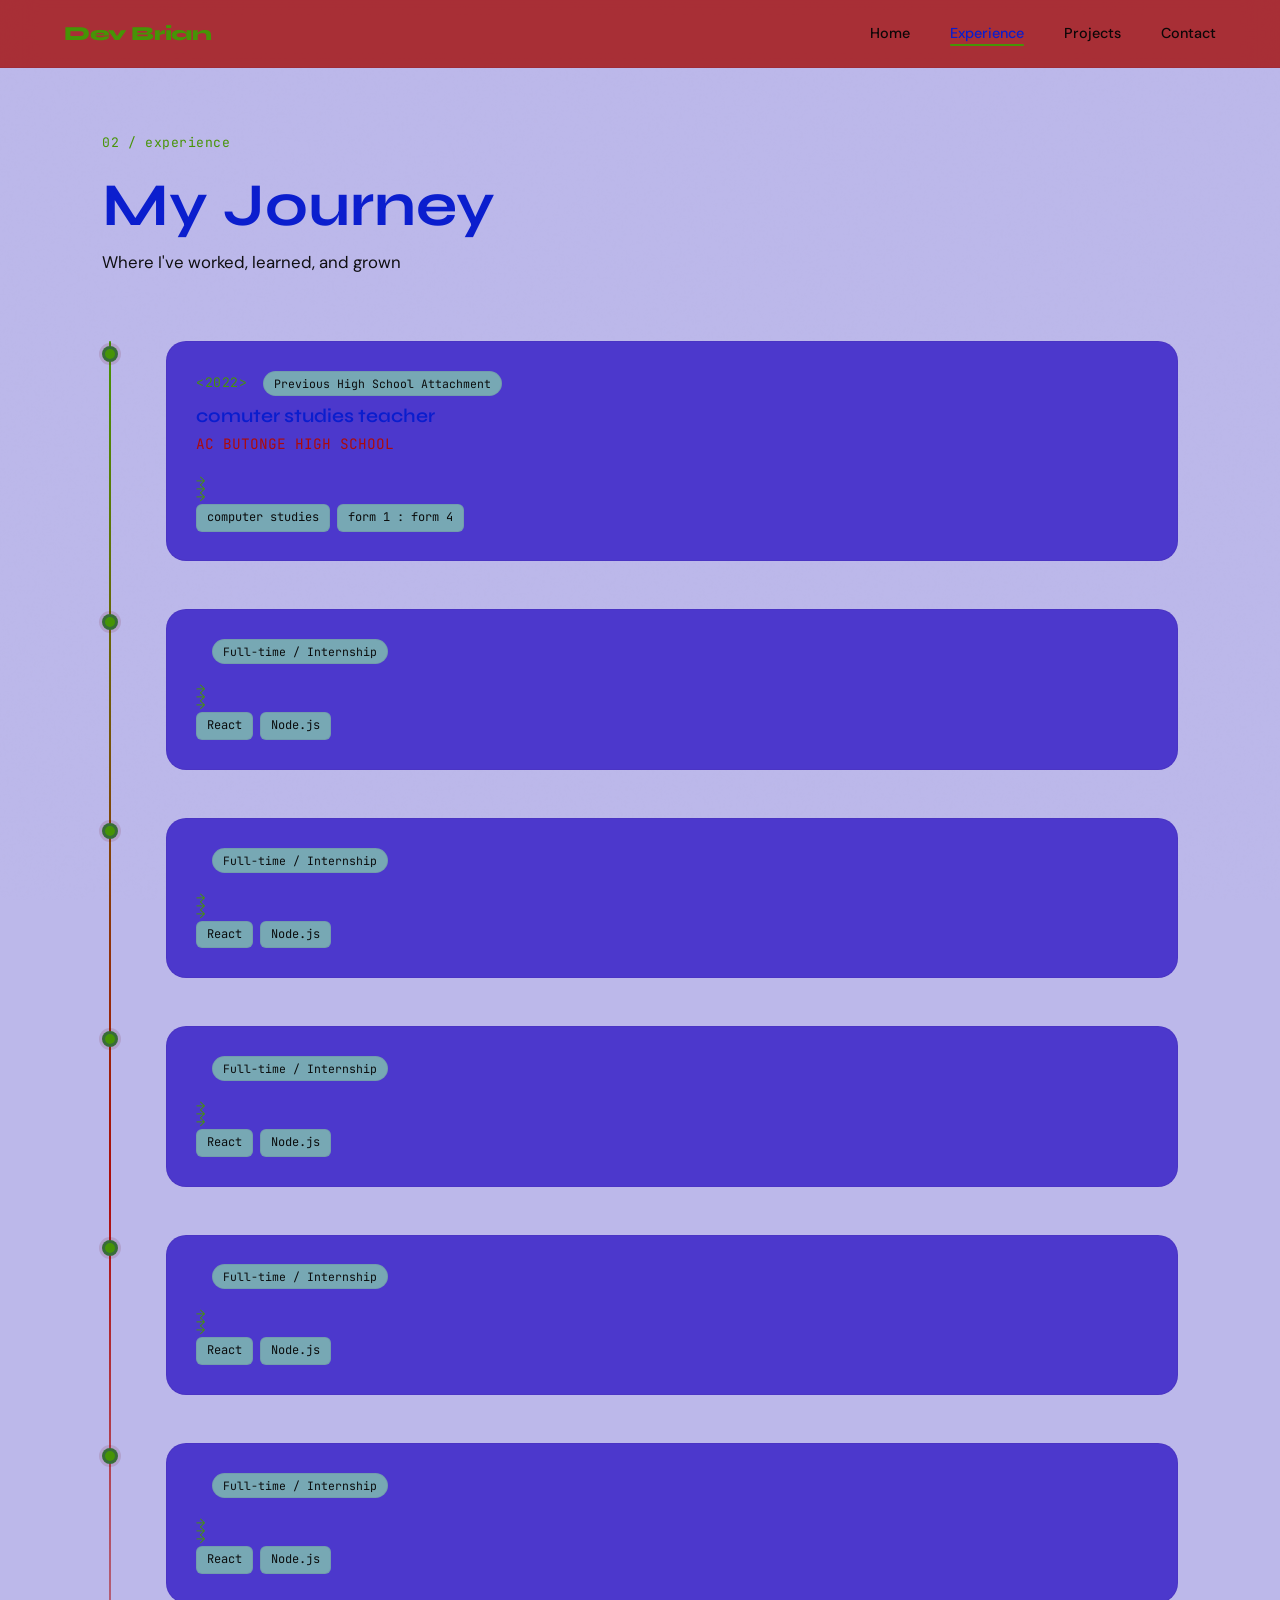
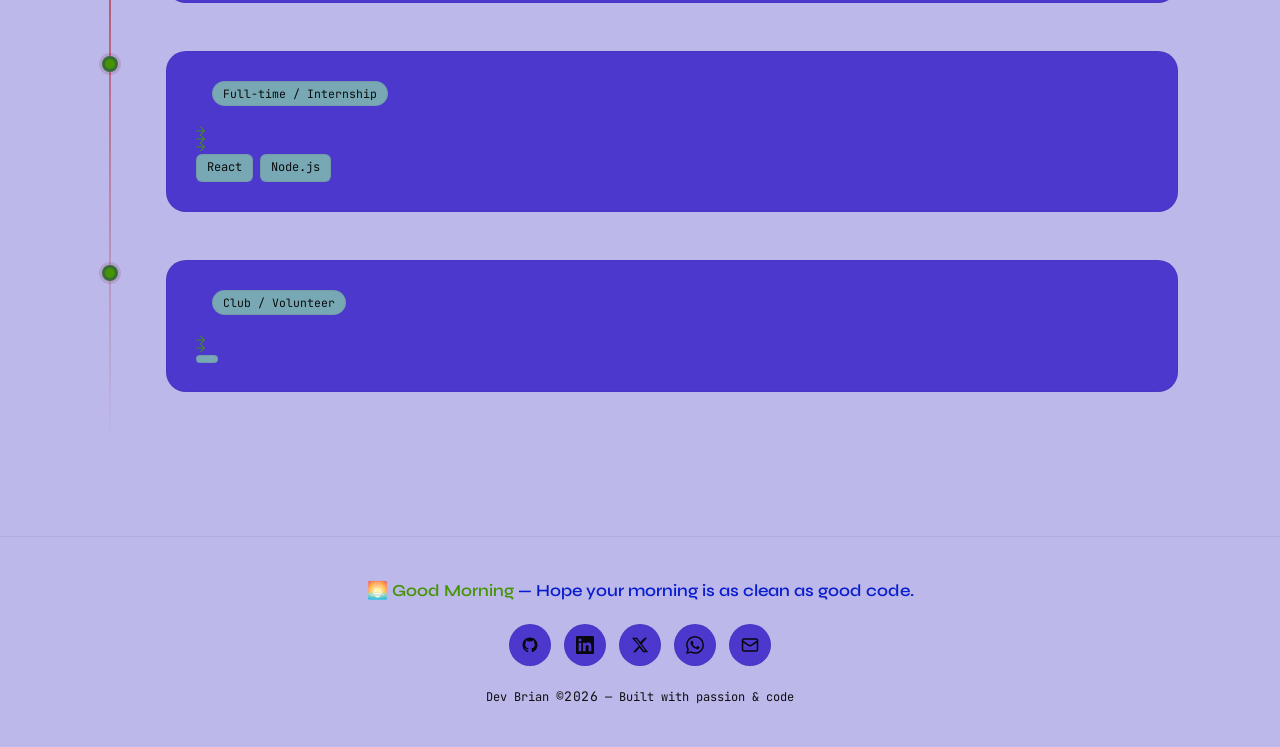
==== commit 5c661ad9: "Update experience.html" ====
--- a/experience.html
+++ b/experience.html
@@ -47,8 +47,8 @@
                         </span>
                         <span class="timeline-type">Previous High School Attachment</span>
                     </div>
-                    <h3 class="timeline-role">Software Developer</h3>
-                    <p class="timeline-company">Tech Solutions Inc. & computer studies teacher</p>
+                    <h3 class="timeline-role">comuter studies teacher</h3>
+                    <p class="timeline-company">AC BUTONGE HIGH SCHOOL</p>
                     <ul class="timeline-bullets">
                         <li><!-- Responsibility / Achievement --></li>
                         <li><!-- Responsibility / Achievement --></li>
@@ -238,4 +238,4 @@
     <script src="main.js"></script>
 </body>
 
-</html>+</html>
